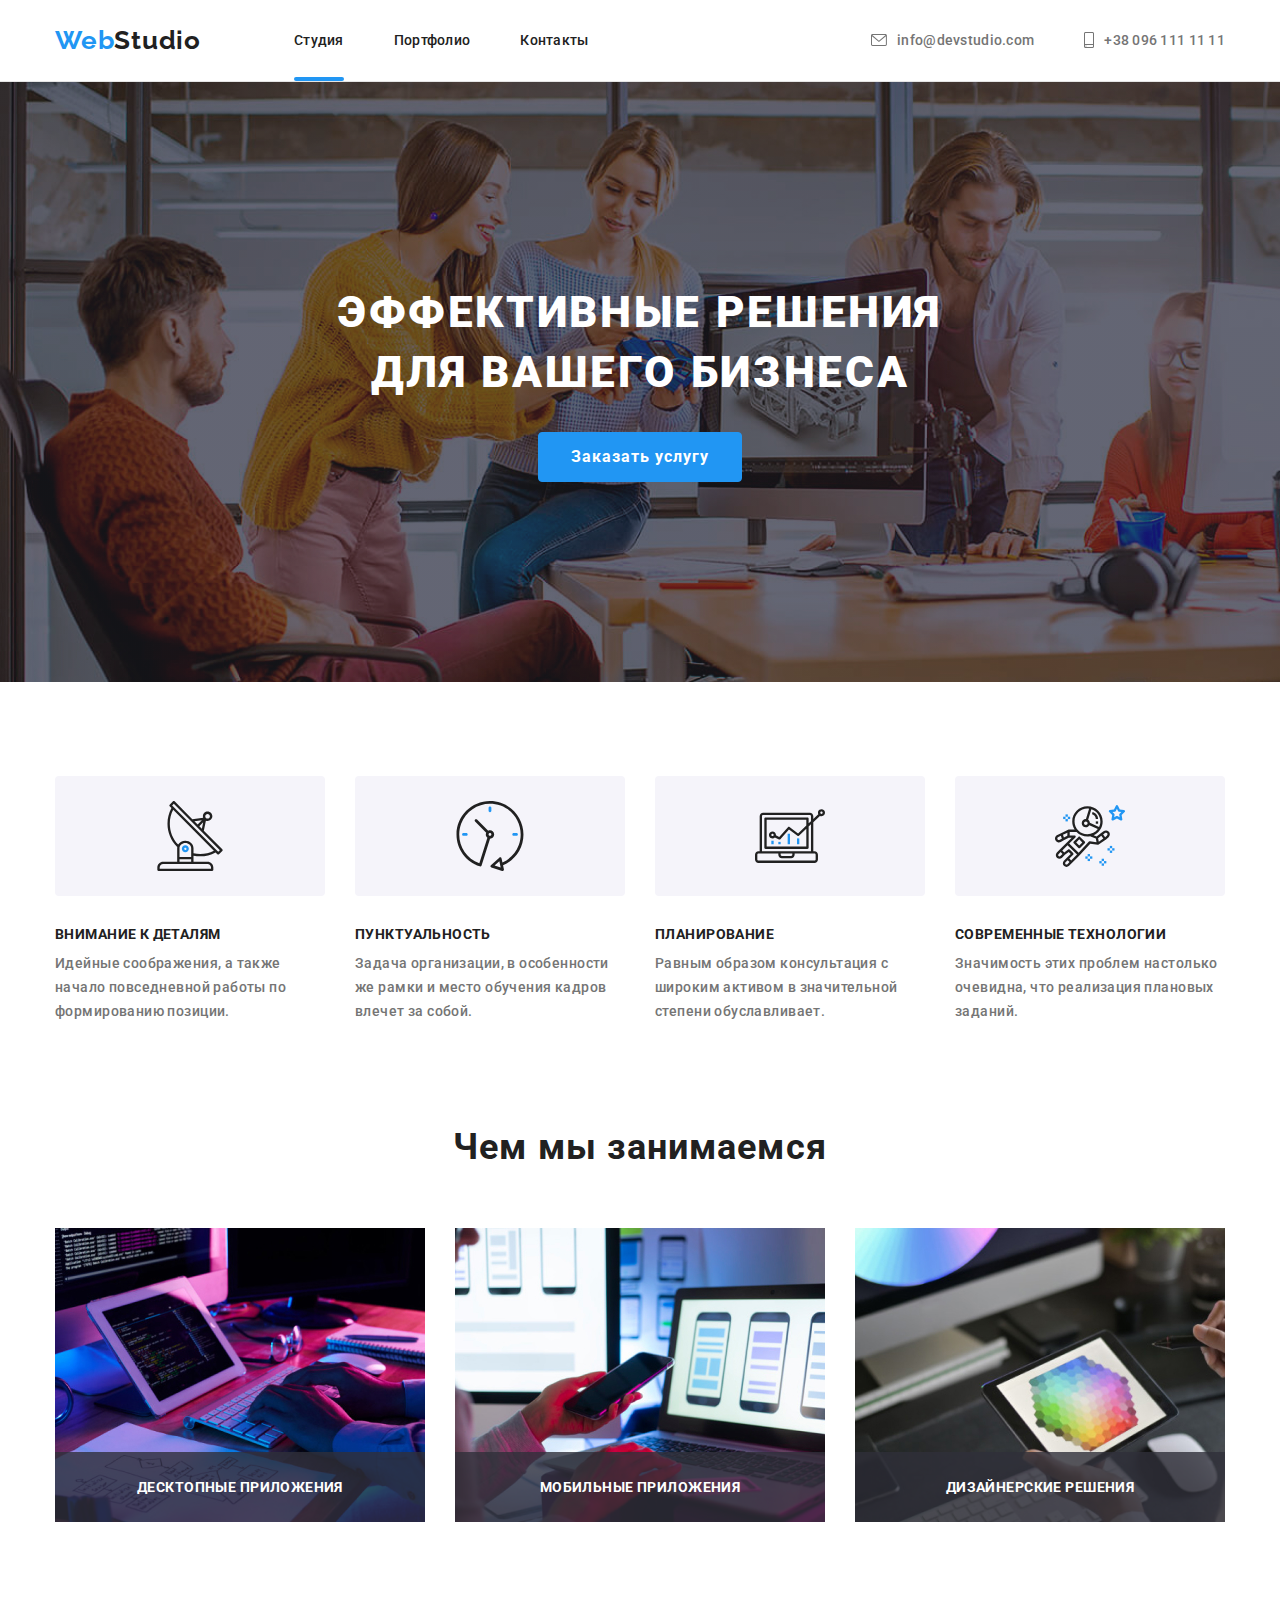
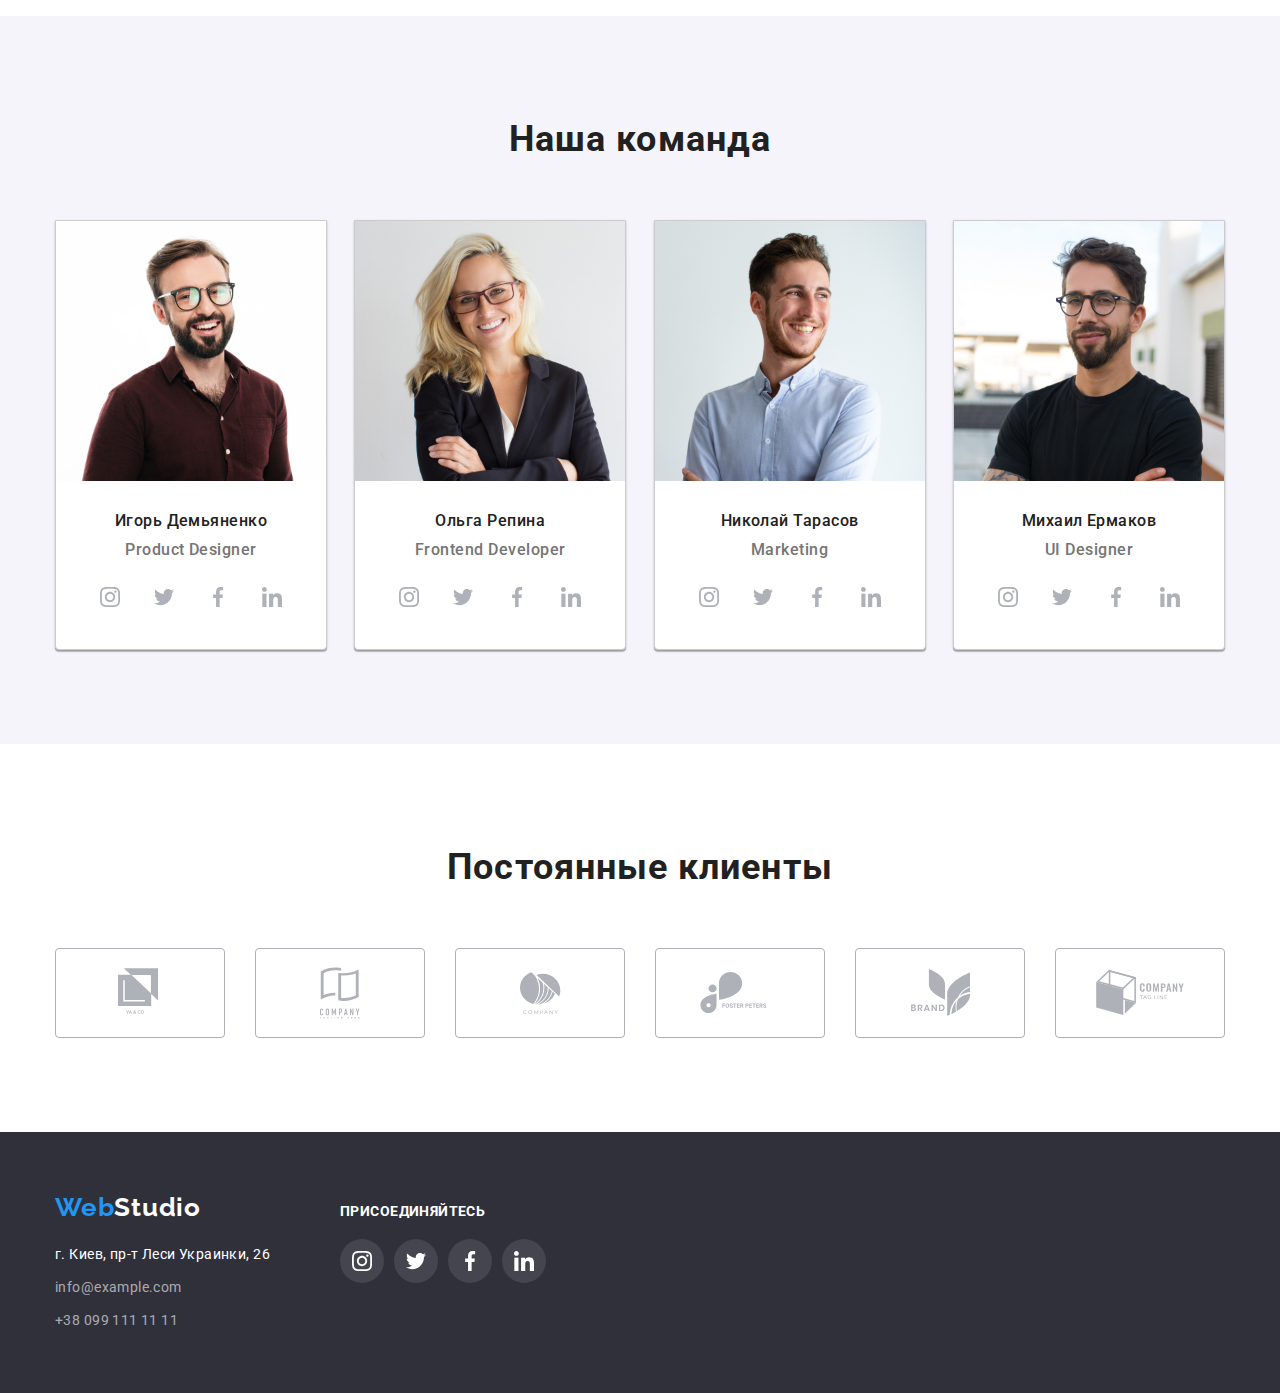
==== index.html @ b48f4e0b "1" ====
<!DOCTYPE html>
<html lang="ru">
<head>
  <meta charset="UTF-8">
  <meta name="viewport" content="width=device-width, initial-scale=1.0">
  <title>WebStudio</title>
  <link rel="stylesheet" href="https://cdnjs.cloudflare.com/ajax/libs/modern-normalize/1.0.0/modern-normalize.min.css">
  <link rel="preconnect" href="https://fonts.gstatic.com">
  <link href="https://fonts.googleapis.com/css2?family=Raleway:wght@700&family=Roboto:wght@400;500;700;900&display=swap"
    rel="stylesheet">
  <link rel="stylesheet" href="./css/styles.css">
  <link rel="stylesheet" href="./portfolio.html">
</head>

  <body>
    <header class="header">
      <div class="container">
        <nav class="header-navigation">
          <p class="logo" lang="en">
            <a class="logo-link" href="./index.html">
              <span class="content-logo">Web</span>Studio</a>
          </p>
          <ul class="navigation-list">
            <li class="navigation-list-item">
              <a class="navigation-list-link strip" href="./index.html">Студия</a>
            </li>
            <li class="navigation-list-item">
              <a class="navigation-list-link" href="./portfolio.html">Портфолио</a>
            </li>
            <li class="navigation-list-item">
              <a class="navigation-list-link" href="#">Контакты</a>
            </li>
          </ul>
        </nav>

        <address class="address">
          <ul class="address-list">
            <li class="header-mail-item">               
              <a class="header-mail-link" href="mailto:info@devstudio.com">
                <svg class="header-logo-mail">
                <use href="./images/sprite.svg#icon-mail"></use>
              </svg>
              info@devstudio.com</a>
            </li>
            <li class="header-tel-item">              
              <a class="header-tel-link" href="tel:+380961111111">
                <svg class="header-logo-tell">
                  <use href="./images/sprite.svg#icon-tell"></use>
                </svg>
                +38 096 111 11 11</a>
            </li>
          </ul>
        </address>
      </div>
    </header>

    <main class="main">
      <!--HERO-->
      <section class="hero">
        <div class="container">
          <h1 class="title-hero">Эффективные решения для вашего бизнеса</h1>
          <button class="hero-btn" type="button" data-modal-open>Заказать услугу</button>
        </div>
      </section>

      <!--Our Features-->
      <section class="features">
        <div class="container">
          <h2 class="features-title-box">Наши Особенности</h2>
          <ul class="features-list">
            <li class="features-list-item">
              <div class="features-list-box">
                <svg class="features-logo">
                  <use href="./images/sprite.svg#icon-antenna"></use>
                </svg>
              </div>
              <h3 class="features-title">Внимание к деталям</h3>
              <p class="features-text">
                Идейные соображения, а также начало повседневной работы по
                формированию позиции.
              </p>
            </li>
            <li class="features-list-item">
              <div class="features-list-box">
                <svg class="features-logo">
                  <use href="./images/sprite.svg#icon-clock"></use>
                </svg>
              </div>
              <h3 class="features-title">Пунктуальность</h3>
              <p class="features-text">
                Задача организации, в особенности же рамки и место обучения
                кадров влечет за собой.
              </p>
            </li>
            <li class="features-list-item">
              <div class="features-list-box">
                <svg class="features-logo">
                  <use href="./images/sprite.svg#icon-diagram"></use>
                </svg>
              </div>
              <h3 class="features-title">Планирование</h3>
              <p class="features-text">
                Равным образом консультация с широким активом в значительной
                степени обуславливает.
              </p>
            </li>
            <li class="features-list-item">
              <div class="features-list-box">
                <svg class="features-logo">
                  <use href="./images/sprite.svg#icon-astronaut"></use>
                </svg>
              </div>
              <h3 class="features-title">Современные технологии</h3>
              <p class="features-text">
                Значимость этих проблем настолько очевидна, что реализация
                плановых заданий.
              </p>
            </li>
          </ul>
        </div>
      </section>

      <!--About-->
      <section class="about">
        <div class="container">
          <h2 class="title">Чем мы занимаемся</h2>
          <ul class="about-list">
            <li class="about-list-item">
              <img class="about-pic" src="./images/images_2.jpg" alt="специалист пишет код" width="370" height="294" />
              <p class="about-text">Десктопные приложения</p>
            </li>   
            <li class="about-list-item">
              <img class="about-pic" src="./images/images_1.jpg" alt="специалист подбирает макет" width="370" height="294"/>
              <p class="about-text">Мобильные приложения</p>
            </li>
            <li class="about-list-item">
              <img class="about-pic" src="./images/images_3.jpg" alt="специалист подбирает цвет палитры" width="370" height="294"/>
              <p class="about-text">Дизайнерские решения</p>
            </li>
          </ul>
        </div>
      </section>

      <!--Team-->
      <section class="team">
        <div class="container">
          <h2 class="title">Наша команда</h2>
          <ul class="team-list">
            <li class="team-list-item">
              <img
                src="./images/team/team_1.jpg"
                alt="фотография Игорь Демьяненко"
                width="270"
                height="260"
              />
              <div class="team-box">
                <h3 class="team-title">Игорь Демьяненко</h3>
                <p class="team-text">Product Designer</p>
                <ul class="social-list">
                  <li class="team-social-item">
                    <a class="team-social-link" href="#">
                        <svg class="social-list-icon">
                          <use href="./images/sprite.svg#icon-instagram"></use></svg></a>
                  </li>
                  <li class="team-social-item">
                    <a class="team-social-link" href="#">
                      <svg class="social-list-icon">
                         <use href="./images/sprite.svg#icon-twitter"></use></svg></a>
                  </li>
                  <li class="team-social-item">
                    <a class="team-social-link" href="#">
                       <svg class="social-list-icon">
                         <use href="./images/sprite.svg#icon-facebook"></use></svg></a>
                  </li>
                  <li class="team-social-item">
                    <a class="team-social-link" href="#">
                      <svg class="social-list-icon">
                        <use
                          href="./images/sprite.svg#icon-linkedin"
                        ></use></svg></a>
                  </li>
                </ul>
              </div>
            </li>
            <li class="team-list-item">
              <img src="./images/team/team_2.jpg"
                alt="фотография Ольга Репина"
                width="270"
                height="260"
              />
              <div>
                <h3 class="team-title">Ольга Репина</h3>
                <p class="team-text">Frontend Developer</p>
                <ul class="social-list">
                  <li class="team-social-item">
                    <a class="team-social-link" href="#">
                        <svg class="social-list-icon">
                          <use href="./images/sprite.svg#icon-instagram"></use></svg></a>
                  </li>
                  <li class="team-social-item">
                    <a class="team-social-link" href="#">
                      <svg class="social-list-icon">
                         <use href="./images/sprite.svg#icon-twitter"></use></svg></a>
                  </li>
                  <li class="team-social-item">
                    <a class="team-social-link" href="#">
                       <svg class="social-list-icon">
                         <use href="./images/sprite.svg#icon-facebook"></use></svg></a>
                  </li>
                  <li class="team-social-item">
                    <a class="team-social-link" href="#">
                      <svg class="social-list-icon">
                        <use
                          href="./images/sprite.svg#icon-linkedin"
                        ></use></svg></a>
                  </li>
                </ul>
              </div>
            </li>
            <li class="team-list-item">
              <img
                src="./images/team/team_3.jpg"
                alt="фотография Николай Тарасов"
                width="270"
                height="260"
              />
              <div>
                <h3 class="team-title">Николай Тарасов</h3>
                <p class="team-text">Marketing</p>
                <ul class="social-list">
                  <li class="team-social-item">
                    <a class="team-social-link" href="#">
                        <svg class="social-list-icon">
                          <use href="./images/sprite.svg#icon-instagram"></use></svg></a>
                  </li>
                  <li class="team-social-item">
                    <a class="team-social-link" href="#">
                      <svg class="social-list-icon">
                         <use href="./images/sprite.svg#icon-twitter"></use></svg></a>
                  </li>
                  <li class="team-social-item">
                    <a class="team-social-link" href="#">
                       <svg class="social-list-icon">
                         <use href="./images/sprite.svg#icon-facebook"></use></svg></a>
                  </li>
                  <li class="team-social-item">
                    <a class="team-social-link" href="#">
                      <svg class="social-list-icon">
                        <use
                          href="./images/sprite.svg#icon-linkedin"
                        ></use></svg></a>
                  </li>
                </ul>
              </div>
            </li>
            <li class="team-list-item">
              <img
                src="./images/team/team_4.jpg"
                alt="фотография Михаил Ермаков"
                width="270"
                height="260"
              />
              <div>
                <h3 class="team-title">Михаил Ермаков</h3>
                <p class="team-text">UI Designer</p>
                <ul class="social-list">
                  <li class="team-social-item">
                    <a class="team-social-link" href="#">
                        <svg class="social-list-icon">
                          <use href="./images/sprite.svg#icon-instagram"></use></svg></a>
                  </li>
                  <li class="team-social-item">
                    <a class="team-social-link" href="#">
                      <svg class="social-list-icon">
                         <use href="./images/sprite.svg#icon-twitter"></use></svg></a>
                  </li>
                  <li class="team-social-item">
                    <a class="team-social-link" href="#">
                       <svg class="social-list-icon">
                         <use href="./images/sprite.svg#icon-facebook"></use></svg></a>
                  </li>
                  <li class="team-social-item">
                    <a class="team-social-link" href="#">
                      <svg class="social-list-icon">
                        <use
                          href="./images/sprite.svg#icon-linkedin"
                        ></use></svg></a>
                  </li>
                </ul>
              </div>
            </li>
          </ul>
        </div>
      </section>

      <!-- Clients -->
      <section class="clients">
        <div class="container">
          <h2 class="title">Постоянные клиенты</h2>
          <div>
            <ul class="clients-list">              
              <li class="clients-list-item">
                <a class="clients-list-link" href="#">
                  <svg class="clients-list-icon" width="44.27" height="49.23">
                    <use href="./images/sprite.svg#icon-logo-1"></use>
                  </svg>
                </a>                
              </li>
              <li class="clients-list-item">
                <a class="clients-list-link" href="#">
                  <svg class="clients-list-icon" width="40" height="52">
                    <use href="./images/sprite.svg#icon-logo-2"></use>
                  </svg>
                </a>
              </li>
              <li class="clients-list-item">
                <a class="clients-list-link" href="#">
                  <svg class="clients-list-icon" width="41" height="42.6">
                    <use href="./images/sprite.svg#icon-logo-3"></use>
                  </svg>
                </a>
              </li>
              <li class="clients-list-item">
                <a class="clients-list-link" href="#">
                  <svg class="clients-list-icon" width="79.66" height="42.02">
                    <use href="./images/sprite.svg#icon-logo-4"></use>
                  </svg>
                </a>
              </li>
              <li class="clients-list-item">
                <a class="clients-list-link" href="#">
                  <svg class="clients-list-icon" width="59" height="47">
                    <use href="./images/sprite.svg#icon-logo-5"></use>
                  </svg>
                </a>
              </li>
              <li class="clients-list-item">
                <a class="clients-list-link" href="#">
                  <svg class="clients-list-icon" width="88.48" height="45.44">
                    <use href="./images/sprite.svg#icon-logo-6"></use>
                  </svg>
                </a>
              </li>
            </ul>
          </div>          
        </div>
      </section>
    </main>

    <footer class="footer">
      <div class="container">
        <div>
          <p class="text-footer" lang="en">
            <a class="logo-footer" href="./index.html"><span class="content-logo">Web</span>Studio</a>
          </p>
          <address class="address">
            <ul class="address-list">
              <li class="address-list-item">
                <a class="footer-address-link" href="https://goo.gl/maps/zYXSifWX77ZxXH1r9">г. Киев, пр-т Леси Украинки, 26</a>
              </li>
              <li class="address-list-item">
                <a class="footer-mail-link" href="mailto:info@example.com">info@example.com</a>
              </li>
              <li class="address-list-item">
                <a class="footer-tel-link" href="tel:+380991111111">+38 099 111 11 11</a>
              </li>
            </ul>
          </address>
        </div>
        
        <div class="footer-social-box">
          <p class="footer-social-text">ПРИСОЕДИНЯЙТЕСЬ</p>
          <ul class="footer-social-list">
            <li class="footer-social-item">
              <a class="footer-social-link" href="#">
                <svg class="footer-social-list-icon">
                  <use href="./images/sprite.svg#icon-instagram"></use>
                </svg></a>
            </li>
            <li class="footer-social-item">
              <a class="footer-social-link" href="#">
                <svg class="footer-social-list-icon">
                  <use href="./images/sprite.svg#icon-twitter"></use>
                </svg></a>
            </li>
            <li class="footer-social-item">
              <a class="footer-social-link" href="#">
                <svg class="footer-social-list-icon">
                  <use href="./images/sprite.svg#icon-facebook"></use>
                </svg></a>
            </li>
            <li class="footer-social-item">
              <a class="footer-social-link" href="#">
                <svg class="footer-social-list-icon">
                  <use href="./images/sprite.svg#icon-linkedin"></use>
                </svg></a>
            </li>
          </ul>
        </div>
      </div>      
    </footer>
    <div class="backdrop is-hidden" data-modal>
      <div class="modal">
        <button type="button" class="close-btn" data-modal-close>
          <svg class="icon-close-black" width="18" height="18">
            <use href="./images/sprite.svg#icon-close-black"></use>
          </svg>
        </button>
        <form action="#" class="modal-form">
          <p class="modal-form-title-text">Оставьте свои данные, мы вам перезвоним</p>
          <div class="modal-form-box">
            <label class="modal-form-field">
              <span class="modal-form-text">Имя</span> 
              <span class="modal-form-input-wrapper">
                <input type="text" name="user-name" class="modal-form-input">
                <svg class="modal-form-icon" >
                  <use href="./images/sprite.svg#icon-User"></use>
                </svg>
              </span>            
            </label>
            <label class="modal-form-field">
              <span class="modal-form-text">Телефон</span>
              <span class="modal-form-input-wrapper">
                <input type="tel" name="user-tel" class="modal-form-input">
                <svg class="modal-form-icon">
                  <use href="./images/sprite.svg#icon-tel"></use>
                </svg>
              </span>            
            </label>
            <label class="modal-form-field">
              <span class="modal-form-text">Почта</span>
              <span class="modal-form-input-wrapper">
                <input type="email" name="user-email" class="modal-form-input">
                <svg class="modal-form-icon">
                  <use href="./images/sprite.svg#icon-Email"></use>
                </svg>
              </span>            
            </label>
            <label class="modal-form-field">
              <span class="modal-form-text">Комментарий</span>
              <textarea class="modal-form-message" name="user-message" id="" placeholder="Введите текст"></textarea>   
            </label>
          </div>
          <input id="user-policy" type="checkbox" name="user-policy" value="accept-policy" class="modal-form-policy visually-hidden">
          <label for="user-policy" class="modal-form-policy-text">Соглашаюсь с рассылкой и принимаю <a class="modal-form-policy-link" href="#">Условия договора</a></label>
          <!-- <svg class="modal-form-policy-icon">
            <use href="./images/sprite.svg#icon-border"></use>
          </svg> -->
          <button type="submit" class="modal-form-btn">Отправить</button>          
        </form>        
      </div>
    </div>
    <script src="./js/modal.js"></script>
  </body>
</html>
---- css/styles.css ----
:root {
  --main-font: "Roboto", sans-serif;
  --secondary-font: "Raleway", sans-serif;
  --accent-color: #2196f3;
  --icon-color: #afb1b8;
}

body {
  font-family: var(--main-font);
}

img {
  display: block;
}

h1,
h2,
h3,
h4,
h5,
h6,
p {
  margin: 0;
}

ul,
ol {
  margin: 0;
  padding: 0;
}

a {
  text-decoration: none;
}
/*===============Components===============*/

.title {
  font-weight: 700;
  font-size: 36px;
  margin-bottom: 50px;
  line-height: 1.666;
  text-align: center;
  letter-spacing: 0.03em;
  color: #212121;
}

.container {
  width: 1200px;
  padding: 0 15px;
  margin: auto;
}

.visually-hidden {
  position: absolute !important;
  clip: rect(1px 1px 1px 1px); /* IE6, IE7 */
  clip: rect(1px, 1px, 1px, 1px);
  padding: 0 !important;
  border: 0 !important;
  height: 1px !important;
  width: 1px !important;
  overflow: hidden;
}

/*===============End Components===============*/

/*===============Header===============*/
.header {
  padding-top: 25px;
  padding-bottom: 25px;
  border-bottom: 1px solid #e5e5e5;
}

.header .container {
  display: flex;
  align-items: center;
}

.header-navigation {
  display: flex;
  align-items: center;
}

.logo-link {
  font-family: var(--secondary-font);
  font-weight: 700;
  font-size: 26px;
  line-height: 1.192;
  letter-spacing: 0.03em;
  text-decoration: inherit;
  color: #212121;
}

.content-logo {
  color: #2196f3;
}

.navigation-list {
  list-style-type: none;
  display: flex;
  align-items: center;
}

.navigation-list-item:not(:last-child) {
  margin-right: 50px;
}

.header .address-list {
  list-style-type: none;
  display: flex;
  align-items: center;
}

.header .logo {
  margin-right: 93px;
}

.navigation-list-link {
  position: relative;
  font-weight: 500;
  font-size: 14px;
  line-height: 1.143;
  letter-spacing: 0.02em;
  padding-bottom: 33px;
  color: #212121;
  text-decoration: inherit;
  transition: 250ms cubic-bezier(0.4, 0, 0.2, 1);
}

.header-mail-link,
.header-tel-link {
  display: flex;
  justify-content: center;
  align-items: center;
  font-weight: 500;
  font-size: 14px;
  line-height: 1.143;
  letter-spacing: 0.02em;
  color: #757575;
  text-decoration: inherit;
  transition: 250ms cubic-bezier(0.4, 0, 0.2, 1);
}

.navigation-list-link:hover,
.navigation-list-link:focus,
.header-mail-link:hover,
.header-mail-link:focus,
.header-tel-link:hover,
.header-tel-link:focus {
  color: var(--accent-color);
}

.strip::after {
  content: "";
  position: absolute;
  bottom: 0;
  display: block;
  width: 100%;
  height: 4px;
  background: #2196f3;
  border-radius: 2px;
}

.header .address {
  margin-left: auto;
}

.header-mail-item {
  margin-right: 50px;
  display: flex;
  align-items: center;
}

.address {
  font-style: normal;
}

.header-logo-mail {
  margin-right: 10px;
  width: 16px;
  height: 12px;
  fill: #757575;
}

.header-logo-tell {
  margin-right: 10px;
  width: 10px;
  height: 16px;
  fill: #757575;
}

.header-mail-link:hover .header-logo-mail,
.header-mail-link:focus .header-logo-mail {
  fill: var(--accent-color);
}

.header-tel-link:hover .header-logo-tell,
.header-tel-link:focus .header-logo-tell {
  fill: var(--accent-color);
}
/*===============End Header===============*/

/*===============HERO===============*/
.hero {
  background-color: #2f303a;
  background-image: linear-gradient(
      rgba(47, 48, 58, 0.4),
      rgba(47, 48, 58, 0.4)
    ),
    url("../images/hero/bg.jpg");
  background-repeat: no-repeat;
  background-size: cover;
  flex-grow: 1;
  padding-top: 200px;
  padding-bottom: 200px;
  min-height: 600px;
}

.title-hero {
  font-weight: 900;
  font-size: 44px;
  line-height: 1.364;
  text-align: center;
  letter-spacing: 0.06em;
  text-transform: uppercase;
  width: 700px;
  min-height: 120px;
  margin-left: auto;
  margin-right: auto;
  margin-bottom: 30px;
  color: #ffffff;
}

.hero-btn {
  font-weight: 700;
  font-size: 16px;
  line-height: 1.875;
  display: flex;
  align-items: center;
  text-align: center;
  letter-spacing: 0.06em;
  background-color: #2196f3;
  color: #ffffff;
  text-decoration: inherit;
  margin-left: auto;
  margin-right: auto;
  border: 1px solid #2196f3;
  cursor: pointer;
  border-radius: 4px;
  height: 50px;
  min-width: 200px;
  padding: 10px 32px;
}
/*===============END HERO===============*/

/*===============Our Features===============*/
.features {
  padding-top: 94px;
  padding-bottom: 94px;
}

.features-title-box {
  display: none;
}
.features-title {
  font-weight: 700;
  font-size: 14px;
  line-height: 1.143;
  letter-spacing: 0.03em;
  text-transform: uppercase;
  color: #212121;
  padding-bottom: 10px;
}

.features-text {
  font-weight: 500;
  font-size: 14px;
  line-height: 1.714;
  letter-spacing: 0.03em;
  color: #757575;
}

.features-list {
  display: flex;
  justify-content: space-between;
  list-style-type: none;
}

.features-list-item {
  width: 270px;
  min-height: 101px;
}

.features-list-box {
  display: flex;
  justify-content: center;
  align-items: center;
  width: 270px;
  height: 120px;
  background: #f5f4fa;
  border-radius: 4px;
  margin-bottom: 30px;
}

.features-logo {
  width: 70px;
  height: 70px;
  align-items: center;
}
/*===============End Our Features===============*/

/*===============About===============*/

.about {
  padding-bottom: 94px;
}

.about-list {
  display: flex;
  list-style-type: none;
  justify-content: space-between;
  margin-top: 50px;
}

.about-pic {
  display: block;
  max-width: 100%;
  height: auto;
}

.about-list-item {
  position: relative;
}

.about-text {
  position: absolute;
  font-weight: 700;
  font-size: 14px;
  line-height: 1.143;
  text-align: center;
  padding-top: 27px;
  padding-bottom: 27px;
  letter-spacing: 0.03em;
  text-transform: uppercase;
  color: #ffffff;
  width: 370px;
  min-height: 70px;
  bottom: 0px;
  background: rgba(47, 48, 58, 0.8);
}

/*===============End About===============*/

/*===============Team===============*/
.team {
  background-color: #f5f4fa;
  padding-top: 94px;
  padding-bottom: 94px;
}

.team-title {
  font-weight: 500;
  font-size: 16px;
  line-height: 1.188;
  text-align: center;
  letter-spacing: 0.03em;
  color: #212121;
  padding-top: 30px;
  padding-bottom: 10px;
  max-width: 160px;
  margin: auto;
}

.team-text {
  font-weight: 500;
  font-size: 16px;
  line-height: 1.188;
  text-align: center;
  letter-spacing: 0.03em;
  color: #757575;
  max-width: 160px;
  margin: auto;
}

.team-list {
  display: flex;
  list-style-type: none;
  justify-content: space-between;
  margin-top: 50px;
}

.team-list-item {
  background-color: #fff;
  border: 1px solid #ccc;
  box-shadow: 0px 1px 3px rgba(0, 0, 0, 0.12), 0px 1px 1px rgba(0, 0, 0, 0.14),
    0px 2px 1px rgba(0, 0, 0, 0.2);
  border-radius: 0px 0px 4px 4px;
  padding-bottom: 30px;
}

.social-list {
  display: flex;
  justify-content: space-between;
  margin-top: 16px;
  margin-left: 32px;
  margin-right: 32px;
}

.team-social-item {
  list-style: none;
}

.team-social-link {
  display: flex;
  justify-content: center;
  align-items: center;
  width: 44px;
  height: 44px;
  border-radius: 50%;
  fill: var(--icon-color);
  transition: 250ms cubic-bezier(0.4, 0, 0.2, 1);
}

.social-list-icon {
  width: 20px;
  height: 20px;
  transition: 250ms cubic-bezier(0.4, 0, 0.2, 1);
}

.team-social-link:focus .social-list-icon,
.team-social-link:hover .social-list-icon {
  fill: #fff;
}

.team-social-link:focus,
.team-social-link:hover {
  background-color: var(--accent-color);
}
/*===============End Team===============*/

/*===============Clients===============*/
.clients {
  padding-top: 94px;
  padding-bottom: 94px;
}

.clients-list {
  display: flex;
  justify-content: space-between;
  align-items: center;
  list-style: none;
}

.clients-list-link {
  display: flex;
  justify-content: center;
  align-items: center;
  fill: var(--icon-color);
  width: 170px;
  height: 90px;
  border: 1px solid #afb1b8;
  border-radius: 4px;
  transition: 250ms cubic-bezier(0.4, 0, 0.2, 1);
}

.clients-list-icon {
  transition: fill 250ms cubic-bezier(0.4, 0, 0.2, 1);
}

.clients-list-link:focus .clients-list-icon,
.clients-list-link:hover .clients-list-icon {
  fill: var(--accent-color);
}

.clients-list-link:focus,
.clients-list-link:hover {
  border: 1px solid var(--accent-color);
}
/*===============End Clients===============*/

/*===============Footer===============*/
.footer {
  padding-top: 60px;
  padding-bottom: 60px;
  background-color: #2f303a;
}

.footer .container {
  display: flex;
  justify-content: left;
  align-items: baseline;
}

.text-footer {
  margin-bottom: 20px;
}

.footer .address-list-item:not(:last-child) {
  margin-bottom: 9px;
}

.logo-footer {
  font-family: var(--secondary-font);
  font-weight: 700;
  font-size: 26px;
  line-height: 1.192;
  letter-spacing: 0.03em;
  text-decoration: inherit;
  color: #ffffff;
}

.footer-address-link {
  font-weight: 400;
  font-size: 14px;
  line-height: 1.714;
  letter-spacing: 0.03em;
  color: #ffffff;
  text-decoration: none;
}

.footer-mail-link,
.footer-tel-link {
  font-weight: 400;
  font-size: 14px;
  line-height: 1.714;
  letter-spacing: 0.03em;
  color: rgba(255, 255, 255, 0.6);
  text-decoration: none;
}

.footer .address-list {
  list-style-type: none;
}

.footer-social-text {
  font-weight: 700;
  font-size: 14px;
  line-height: 1.142;
  letter-spacing: 0.03em;
  color: #fff;
  margin-bottom: 20px;
}

.footer-social-box {
  width: 206px;
  height: 80px;
  margin-left: 70px;
}

.footer-social-list {
  display: flex;
  justify-content: space-between;
}

.footer-social-item {
  list-style: none;
}

.footer-social-link {
  display: flex;
  justify-content: center;
  align-items: center;
  width: 44px;
  height: 44px;
  border-radius: 50%;
  background: rgba(255, 255, 255, 0.1);
  fill: #fff;
  transition: 250ms cubic-bezier(0.4, 0, 0.2, 1);
}

.footer-social-list-icon {
  width: 20px;
  height: 20px;
}

.footer-social-link:focus,
.footer-social-link:hover {
  background: var(--accent-color);
}

/*===============End Footer===============*/

/*===============Portfolio===============*/
.project {
  padding-top: 94px;
  padding-bottom: 94px;
}

.project-filter {
  margin-bottom: 50px;
}

.works-list {
  list-style-type: none;
  display: flex;
  justify-content: center;
}

.works-list-item:not(:last-child) {
  margin-right: 8px;
}

.title-works {
  display: none;
}

.portfolio-batton:hover,
.portfolio-batton:focus {
  background-color: var(--accent-color);
  color: #fff;
  border: 1px solid var(--accent-color);
  box-shadow: 0px 3px 1px rgba(0, 0, 0, 0.1), 0px 1px 2px rgba(0, 0, 0, 0.08),
    0px 2px 2px rgba(0, 0, 0, 0.12);
}

.portfolio-batton {
  font-weight: 500;
  font-size: 16px;
  line-height: 1.625;
  text-align: center;
  letter-spacing: 0.03em;
  color: #212121;
  background-color: #f5f4fa;
  cursor: pointer;
  border-radius: 4px;
  border: 1px solid #f5f4fa;
  padding: 6px 22px;
  transition: 250ms cubic-bezier(0.4, 0, 0.2, 1);
}

.portfolio-title {
  font-weight: 700;
  font-size: 18px;
  line-height: 2;
  letter-spacing: 0.06em;
  color: #212121;
}

.portfolio-text {
  font-weight: 400;
  font-size: 16px;
  line-height: 1.875;
  letter-spacing: 0.03em;
  color: #757575;
}

.portfolio-list {
  display: flex;
  flex-wrap: wrap;
  list-style-type: none;
  margin-left: -26px;
  margin-top: -30px;
}

.portfolio-list-item {
  margin-left: 26px;
  margin-top: 30px;
  flex-basis: calc(100% / 3 - 30px);
  border: 1px solid #eeeeee;
}

.portfolio-list-item:focus,
.portfolio-list-item:hover {
  cursor: pointer;
  background: #ffffff;
  border: 1px solid #eeeeee;
  box-sizing: border-box;
  box-shadow: 0px 1px 1px rgba(0, 0, 0, 0.12), 0px 4px 4px rgba(0, 0, 0, 0.06),
    1px 4px 6px rgba(0, 0, 0, 0.16);
}

.box-img-overley:hover .text-portfolio-overlay {
  transform: translateY(0);
}

.box-img-overley {
  position: relative;
  overflow: hidden;
}

.text-portfolio-overlay {
  position: absolute;
  font-weight: 400;
  font-size: 18px;
  line-height: 1.555;
  letter-spacing: 0.03em;
  padding: 63px 24px;
  top: 0;
  color: #fff;
  width: 370px;
  min-height: 294px;
  background: rgba(33, 150, 243, 0.9);
  transform: translateY(150%);
  transition: transform 250ms ease;
}

.portfolio-title {
  max-width: 322px;
  min-height: 36px;
  margin-bottom: 4px;
}

.portfolio-text {
  max-width: 322px;
  min-height: 30px;
}

.box-portfolio-list {
  padding: 20px 24px;
}

.title-box {
  display: none;
}
/*===============End Portfolio===============*/

/*===============backdrop===============*/
.backdrop {
  position: fixed;
  left: 0;
  top: 0;
  width: 100%;
  height: 100%;
  background-color: rgba(0, 0, 0, 0.2);
  transition: all 250ms linear;
}

.modal {
  position: absolute;
  top: 50%;
  left: 50%;
  transform: translate(-50%, -50%);
  width: 528px;
  min-height: 581px;
  background-color: #fff;
  box-shadow: 0px 1px 3px rgba(0, 0, 0, 0.12), 0px 1px 1px rgba(0, 0, 0, 0.14),
    0px 2px 1px rgba(0, 0, 0, 0.2);
  border-radius: 4px;
  padding: 40px;
}

.close-btn {
  position: absolute;
  top: 8px;
  right: 8px;
  width: 30px;
  height: 30px;
  background-color: #fff;
  border: 1px solid rgba(0, 0, 0, 0.1);
  border-radius: 50%;
  cursor: pointer;
}

.is-hidden {
  opacity: 0;
  visibility: hidden;
  pointer-events: none;
}

.modal-form {
  display: flex;
  flex-direction: column;
}

.modal-form-title-text {
  font-weight: bold;
  font-size: 20px;
  line-height: 1.15;
  text-align: center;
  letter-spacing: 0.03em;
  color: #212121;
  margin-bottom: 12px;
}

.modal-form-box {
  margin-bottom: 20px;
}

.modal-form-field {
  margin-bottom: 10px;
}

.modal-form-text {
  font-weight: 400;
  font-size: 12px;
  line-height: 1.166;
  letter-spacing: 0.01em;
  color: #757575;
}

.modal-form-input-wrapper {
  position: relative;
  display: block;
  margin-top: 4px;
}

.modal-form-input {
  width: 100%;
  height: 40px;
  border: 1px solid rgba(33, 33, 33, 0.2);
  border-radius: 4px;
  padding-left: 42px;
  transition: border 250ms cubic-bezier(0.4, 0, 0.2, 1);
}

.modal-form-input:focus {
  outline: none;
  border: 1px solid var(--accent-color);
}

.modal-form-input:focus + .modal-form-icon {
  fill: var(--accent-color);
}

.modal-form-icon {
  position: absolute;
  top: 50%;
  left: 12px;
  transform: translateY(-50%);
  display: block;
  width: 18px;
  height: 18px;
  transition: fill 250ms cubic-bezier(0.4, 0, 0.2, 1);
}

.modal-form-message {
  width: 100%;
  height: 120px;
  margin-top: 4px;
  border: 1px solid rgba(33, 33, 33, 0.2);
  border-radius: 4px;
  padding: 12px 16px;
  resize: none;
  transition: border 250ms cubic-bezier(0.4, 0, 0.2, 1);
}

.modal-form-message:focus {
  outline: none;
  border: 1px solid var(--accent-color);
}

.modal-form-message::placeholder {
  font-weight: 400;
  font-size: 14px;
  line-height: 1.143;
  letter-spacing: 0.01em;
  color: rgba(117, 117, 117, 0.5);
}

.modal-form-policy:checked + .modal-form-policy-text::before {
  /* background-color: var(--accent-color);
  border: 3px solid #ccc; */
  background-image: url("/images/sprite.svg#icon-icon-check");
}

.modal-form-policy-text {
  display: inline-block;
  text-align: center;
  font-weight: 400;
  font-size: 14px;
  line-height: 1.714;
  letter-spacing: 0.03em;
  color: #757575;
  margin-bottom: 30px;
}

.modal-form-policy-link {
  text-decoration-line: underline;
  color: #2196f3;
}

.modal-form-policy-text::before {
  content: "";
  fill: #212121;
  display: inline-block;
  width: 16px;
  height: 15px;
  border: 1px solid #000;
  border-radius: 2px;
  margin-right: 7px;
  background-image: none;
}

.modal-form-btn {
  font-weight: 700;
  font-size: 16px;
  line-height: 1.875;
  align-items: center;
  text-align: center;
  letter-spacing: 0.06em;
  background-color: #2196f3;
  color: #ffffff;
  text-decoration: inherit;
  margin-left: auto;
  margin-right: auto;
  border: 1px solid #2196f3;
  cursor: pointer;
  border-radius: 4px;
  height: 50px;
  width: 200px;
  padding: 10px 32px;
}
/*===============End backdrop===============*/ ;
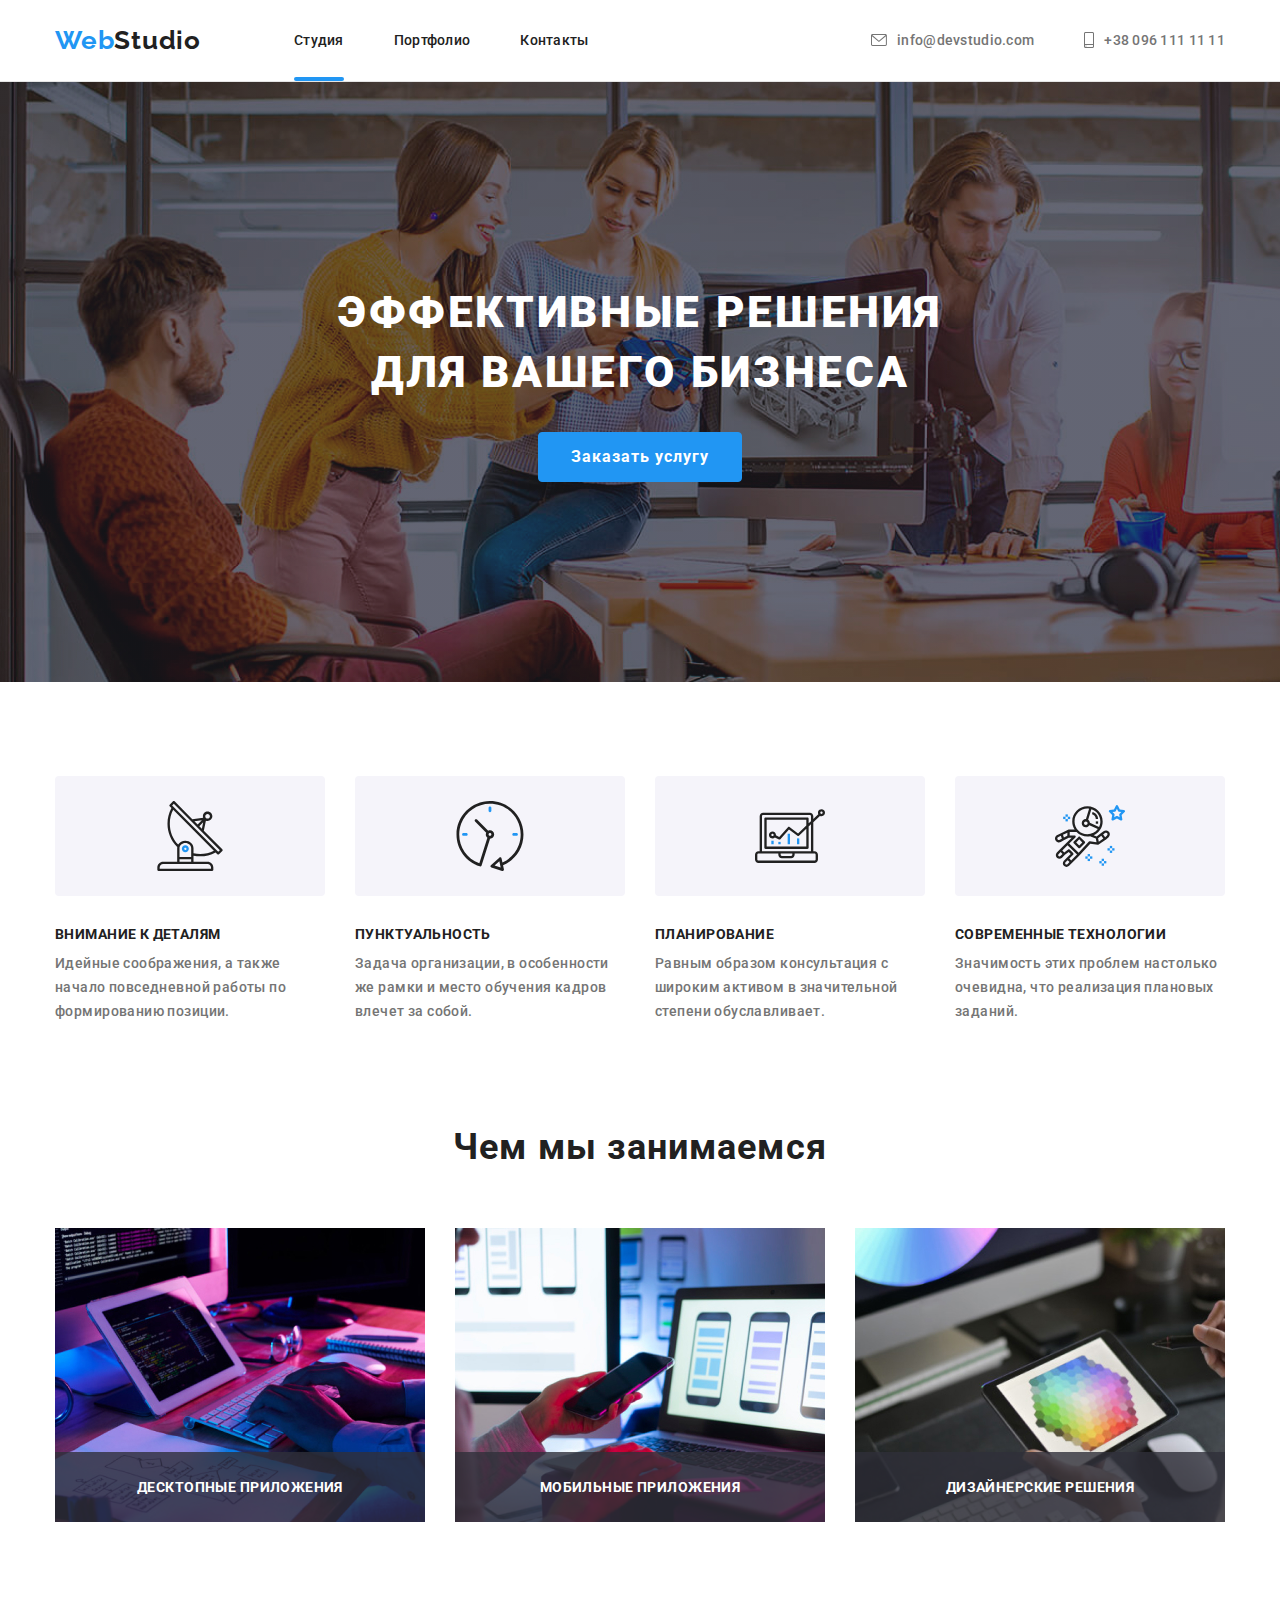
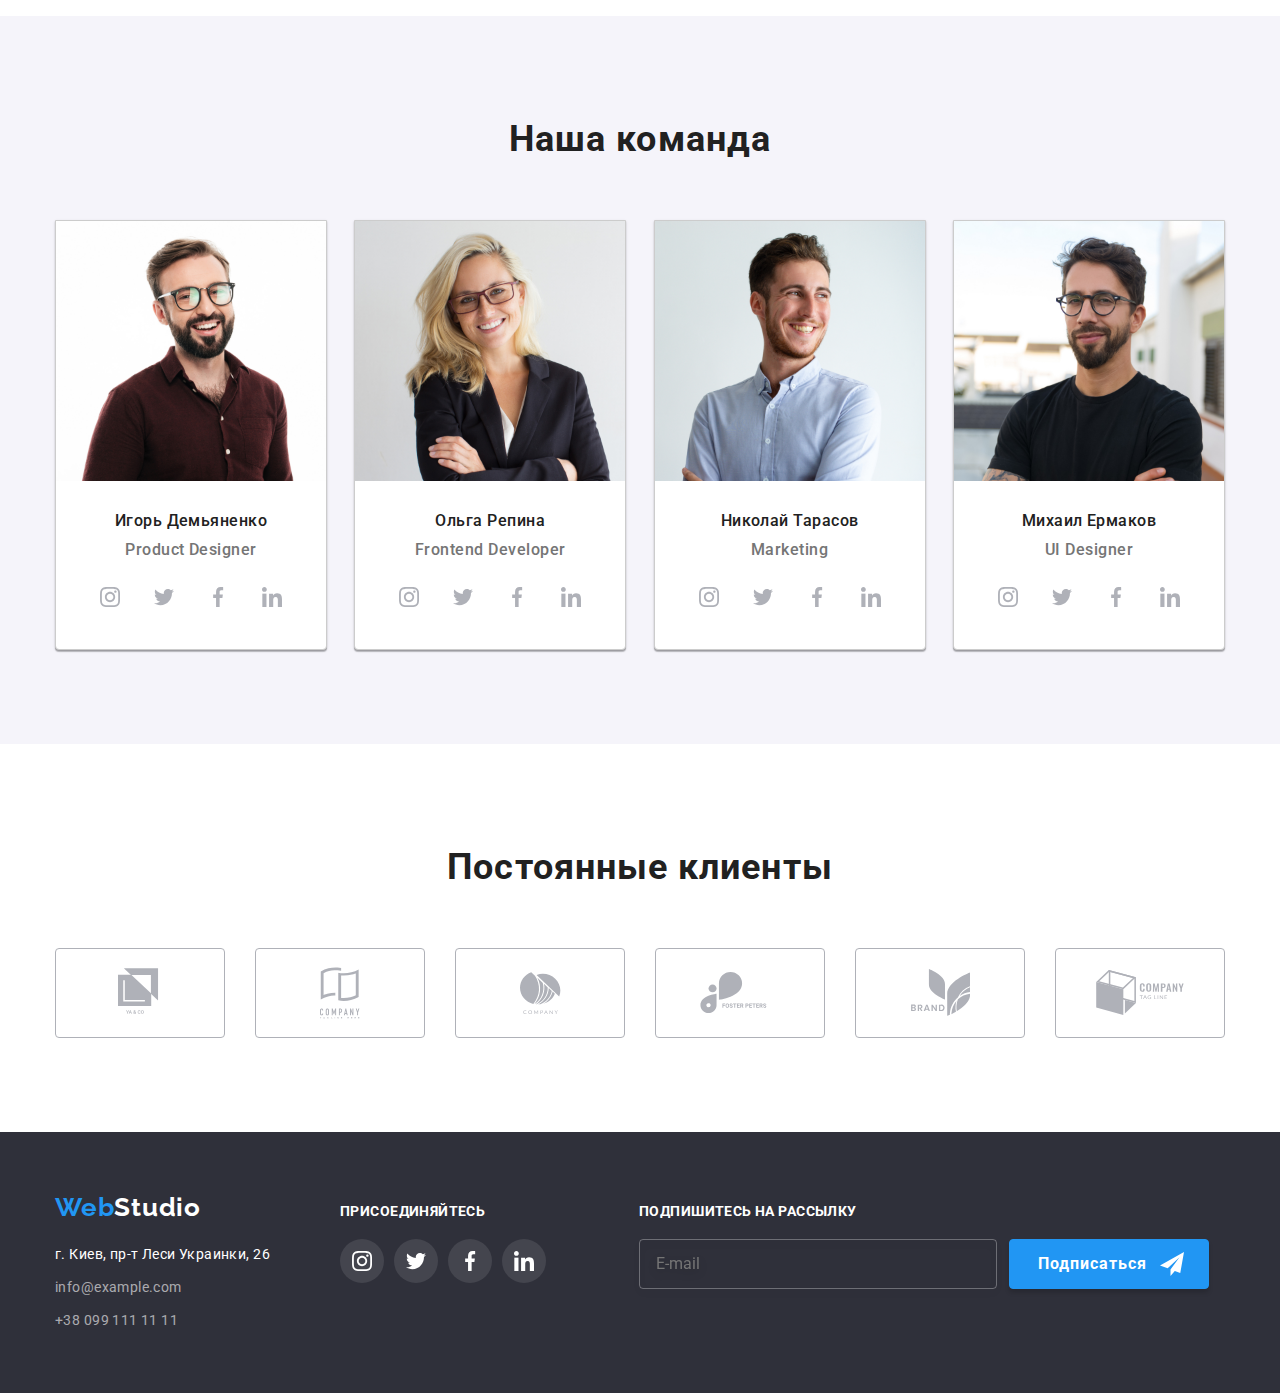
==== commit 4537c2f7: "ДЗ 6" ====
--- a/index.html
+++ b/index.html
@@ -365,7 +365,7 @@
                 <a class="footer-tel-link" href="tel:+380991111111">+38 099 111 11 11</a>
               </li>
             </ul>
-          </address>
+          </address>          
         </div>
         
         <div class="footer-social-box">
@@ -396,6 +396,19 @@
                 </svg></a>
             </li>
           </ul>
+        </div>
+        <div class="footer-form-box">
+          <form action="#" class="footer-form">
+            <p class="footer-form-text">Подпишитесь на рассылку</p>
+            <label class="footer-form-field">
+              <input type="email" name="user-email" class="footer-form-input" placeholder="E-mail">
+              <button type="submit" class="footer-form-btn">Подписаться
+                <svg class="footer-form-icon" >
+                  <use href="./images/sprite.svg#icon-send"></use>
+                </svg>
+              </button>
+            </label>
+          </form>
         </div>
       </div>      
     </footer>
@@ -407,45 +420,47 @@
           </svg>
         </button>
         <form action="#" class="modal-form">
-          <p class="modal-form-title-text">Оставьте свои данные, мы вам перезвоним</p>
-          <div class="modal-form-box">
-            <label class="modal-form-field">
-              <span class="modal-form-text">Имя</span> 
-              <span class="modal-form-input-wrapper">
-                <input type="text" name="user-name" class="modal-form-input">
-                <svg class="modal-form-icon" >
-                  <use href="./images/sprite.svg#icon-User"></use>
-                </svg>
-              </span>            
-            </label>
-            <label class="modal-form-field">
-              <span class="modal-form-text">Телефон</span>
-              <span class="modal-form-input-wrapper">
-                <input type="tel" name="user-tel" class="modal-form-input">
-                <svg class="modal-form-icon">
-                  <use href="./images/sprite.svg#icon-tel"></use>
-                </svg>
-              </span>            
-            </label>
-            <label class="modal-form-field">
-              <span class="modal-form-text">Почта</span>
-              <span class="modal-form-input-wrapper">
-                <input type="email" name="user-email" class="modal-form-input">
-                <svg class="modal-form-icon">
-                  <use href="./images/sprite.svg#icon-Email"></use>
-                </svg>
-              </span>            
-            </label>
-            <label class="modal-form-field">
-              <span class="modal-form-text">Комментарий</span>
-              <textarea class="modal-form-message" name="user-message" id="" placeholder="Введите текст"></textarea>   
-            </label>
-          </div>
+          <p class="modal-form-title-text">Оставьте свои данные, мы вам перезвоним</p>         
+          <label class="modal-form-field">
+            Имя 
+            <span class="modal-form-input-wrapper">
+              <input type="text" name="user-name" class="modal-form-input">
+              <svg class="modal-form-icon" >
+                <use href="./images/sprite.svg#icon-User"></use>
+              </svg>
+            </span>            
+          </label>
+          <label class="modal-form-field">
+            Телефон
+            <span class="modal-form-input-wrapper">
+              <input type="tel" name="user-tel" class="modal-form-input">
+              <svg class="modal-form-icon">
+                <use href="./images/sprite.svg#icon-tel"></use>
+              </svg>
+            </span>            
+          </label>
+          <label class="modal-form-field">
+            Почта
+            <span class="modal-form-input-wrapper">
+              <input type="email" name="user-email" class="modal-form-input">
+              <svg class="modal-form-icon">
+                <use href="./images/sprite.svg#icon-Email"></use>
+              </svg>
+            </span>            
+          </label>
+          <label class="modal-form-field">
+            Комментарий
+            <textarea class="modal-form-message" name="user-message" id="" placeholder="Введите текст"></textarea>   
+          </label>          
           <input id="user-policy" type="checkbox" name="user-policy" value="accept-policy" class="modal-form-policy visually-hidden">
-          <label for="user-policy" class="modal-form-policy-text">Соглашаюсь с рассылкой и принимаю <a class="modal-form-policy-link" href="#">Условия договора</a></label>
-          <!-- <svg class="modal-form-policy-icon">
-            <use href="./images/sprite.svg#icon-border"></use>
-          </svg> -->
+          <label for="user-policy" class="modal-form-policy-text">Соглашаюсь с рассылкой и принимаю <a class="modal-form-policy-link" href="#">Условия договора</a>
+            <svg class="modal-form-policy-icon">
+              <use href="./images/sprite.svg#icon-border"></use>                            
+            </svg>
+            <svg class="modal-form-policy-icon-check">
+              <use href="./images/sprite.svg#icon-check"></use>
+            </svg>
+          </label>
           <button type="submit" class="modal-form-btn">Отправить</button>          
         </form>        
       </div>
--- a/css/styles.css
+++ b/css/styles.css
@@ -577,6 +577,64 @@
   background: var(--accent-color);
 }
 
+.footer-form-box {
+  margin-left: 93px;  
+}
+
+.footer-form-text { 
+  font-weight: 700;
+  font-size: 14px;
+  line-height: 1.143;
+  letter-spacing: 0.03em;
+  text-transform: uppercase;
+  color: #FFFFFF;
+  margin-bottom: 20px;
+}
+
+.footer-form-field {
+  display: flex;  
+}
+
+.footer-form-input {  
+  width: 358px;
+  height: 50px;  
+  margin-right: 12px;
+  border: 1px solid rgba(255, 255, 255, 0.3);
+  box-sizing: border-box;
+  filter: drop-shadow(0px 4px 4px rgba(0, 0, 0, 0.15));
+  border-radius: 4px;
+  background-color: transparent;
+  padding: 15px 16px;
+}
+
+.footer-form-btn {
+  position: relative;
+  background-color: var(--accent-color);  
+  border: 1px solid var(--accent-color);
+  box-shadow: 0px 4px 4px rgba(0, 0, 0, 0.15);
+  border-radius: 4px;
+  width: 200px;
+  height: 50px;  
+  font-weight: 700;
+  font-size: 16px;
+  line-height: 1.875;
+  display: flex;
+  align-items: center;
+  text-align: center;
+  letter-spacing: 0.06em;
+  color: #FFFFFF;
+  padding: 10px 28px;
+}
+
+.footer-form-icon {
+  position: absolute;  
+  width: 24px;
+  height: 24px;
+  right: 24px;
+  top: 50%;  
+  transform: translateY(-50%);
+  fill: #fff;
+}
 /*===============End Footer===============*/
 
 /*===============Portfolio===============*/
@@ -771,20 +829,13 @@
   margin-bottom: 12px;
 }
 
-.modal-form-box {
-  margin-bottom: 20px;
-}
-
 .modal-form-field {
-  margin-bottom: 10px;
-}
-
-.modal-form-text {
   font-weight: 400;
   font-size: 12px;
   line-height: 1.166;
   letter-spacing: 0.01em;
   color: #757575;
+  margin-bottom: 10px;
 }
 
 .modal-form-input-wrapper {
@@ -846,38 +897,53 @@
   color: rgba(117, 117, 117, 0.5);
 }
 
-.modal-form-policy:checked + .modal-form-policy-text::before {
-  /* background-color: var(--accent-color);
-  border: 3px solid #ccc; */
-  background-image: url("/images/sprite.svg#icon-icon-check");
+.modal-form-policy:checked + .modal-form-policy-text .modal-form-policy-icon {
+  fill: var(--accent-color);  
+}
+
+.modal-form-policy:checked + .modal-form-policy-text .modal-form-policy-icon-check {
+  background: var(--accent-color);  
+  fill: #fff;  
 }
 
 .modal-form-policy-text {
   display: inline-block;
   text-align: center;
+  position: relative;
   font-weight: 400;
   font-size: 14px;
   line-height: 1.714;
   letter-spacing: 0.03em;
   color: #757575;
   margin-bottom: 30px;
+  margin-top: 10px;
+  padding-left: 25px;      
+}
+
+.modal-form-policy-icon {
+  position: absolute;
+  width: 16px;
+  height: 15px;
+  top: 50%;
+  transform: translateY(-50%);  
+  left: 12px; 
+  transition: 250ms cubic-bezier(0.4, 0, 0.2, 1);
+}
+
+.modal-form-policy-icon-check {
+  position: absolute;
+  width: 14px;
+  height: 13px;
+  top: 50%;
+  transform: translateY(-50%);  
+  left: 13px;
+  fill: #fff; 
+  transition: 250ms cubic-bezier(0.4, 0, 0.2, 1);
 }
 
 .modal-form-policy-link {
   text-decoration-line: underline;
   color: #2196f3;
-}
-
-.modal-form-policy-text::before {
-  content: "";
-  fill: #212121;
-  display: inline-block;
-  width: 16px;
-  height: 15px;
-  border: 1px solid #000;
-  border-radius: 2px;
-  margin-right: 7px;
-  background-image: none;
 }
 
 .modal-form-btn {
@@ -893,6 +959,7 @@
   margin-left: auto;
   margin-right: auto;
   border: 1px solid #2196f3;
+  box-shadow: 0px 4px 4px rgba(0, 0, 0, 0.15);
   cursor: pointer;
   border-radius: 4px;
   height: 50px;
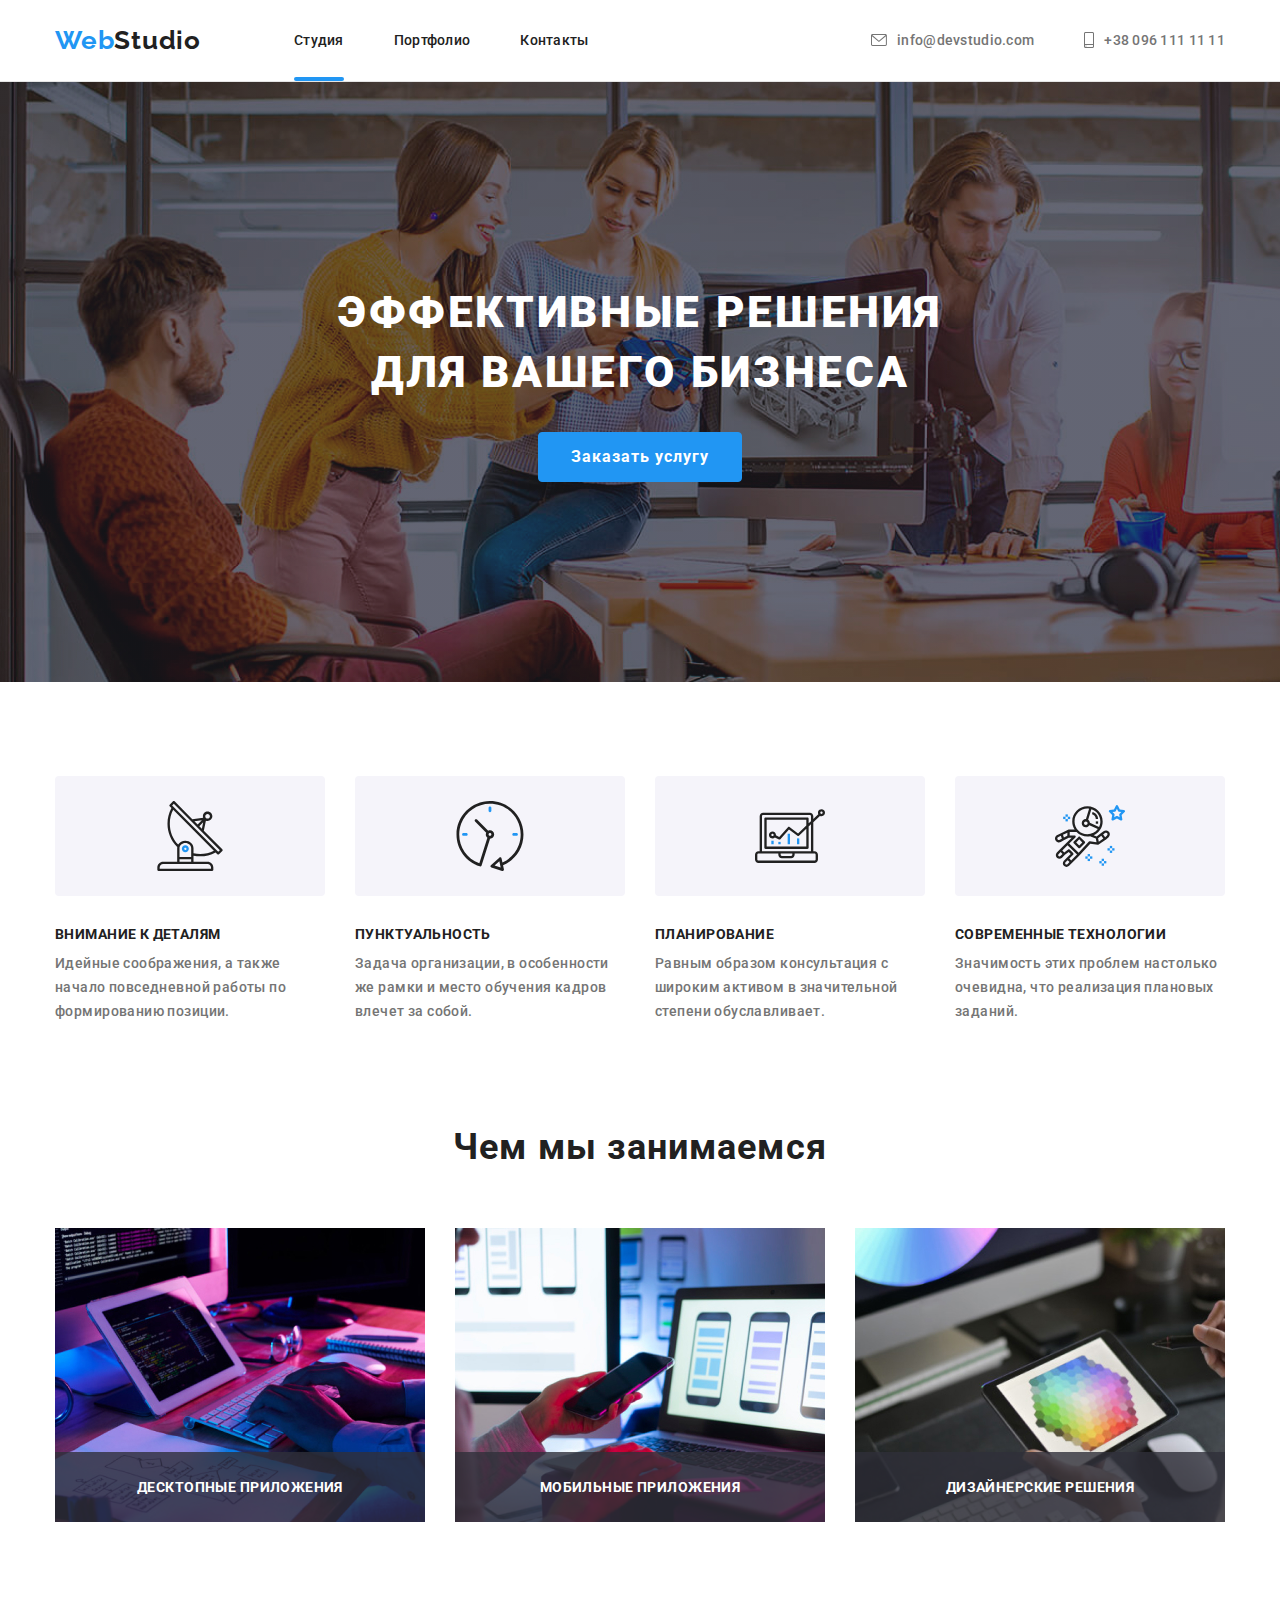
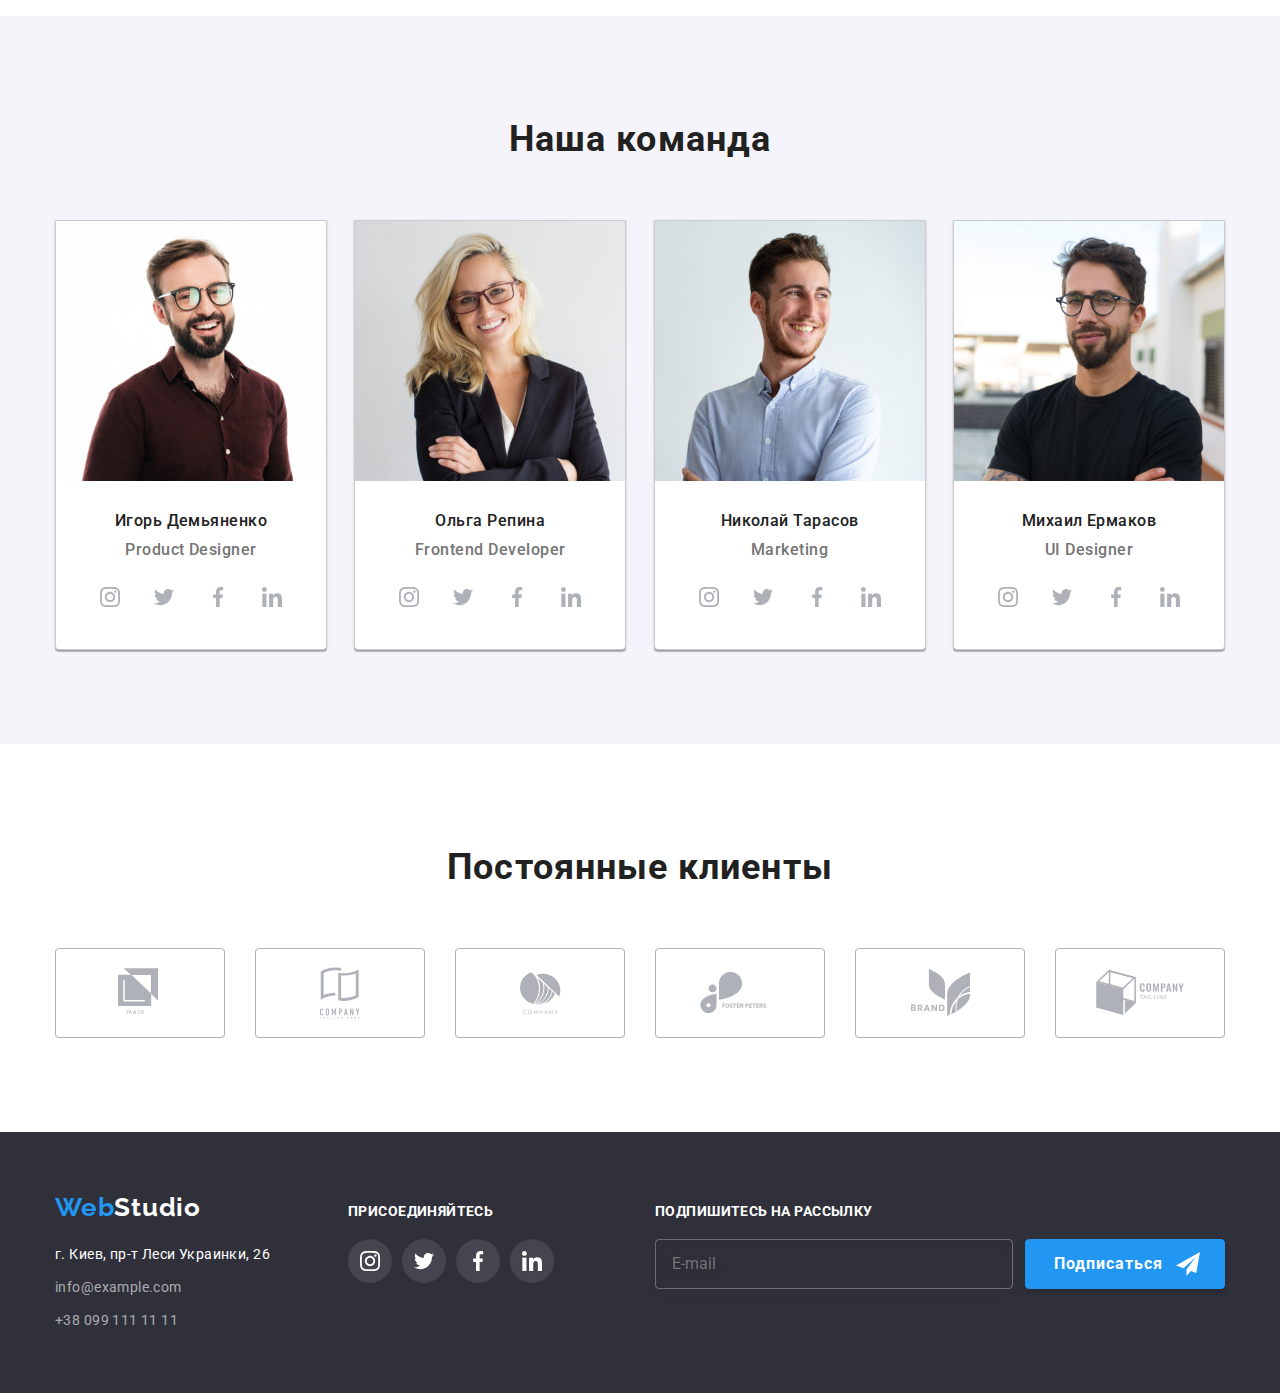
==== commit 8f9c4c80: "отредактирована работа" ====
--- a/index.html
+++ b/index.html
@@ -415,8 +415,8 @@
     <div class="backdrop is-hidden" data-modal>
       <div class="modal">
         <button type="button" class="close-btn" data-modal-close>
-          <svg class="icon-close-black" width="18" height="18">
-            <use href="./images/sprite.svg#icon-close-black"></use>
+          <svg class="icon-close-black" width="15" height="15">
+            <use href="./images/sprite.svg#icon-close" width="11" height="11"></use>
           </svg>
         </button>
         <form action="#" class="modal-form">
--- a/css/styles.css
+++ b/css/styles.css
@@ -486,7 +486,7 @@
 
 .footer .container {
   display: flex;
-  justify-content: left;
+  justify-content: space-between;
   align-items: baseline;
 }
 
@@ -605,6 +605,7 @@
   border-radius: 4px;
   background-color: transparent;
   padding: 15px 16px;
+  color: #fff;
 }
 
 .footer-form-btn {
@@ -624,6 +625,7 @@
   letter-spacing: 0.06em;
   color: #FFFFFF;
   padding: 10px 28px;
+  cursor: pointer;
 }
 
 .footer-form-icon {
@@ -806,7 +808,20 @@
   border: 1px solid rgba(0, 0, 0, 0.1);
   border-radius: 50%;
   cursor: pointer;
-}
+  text-align: center;
+}
+
+.close-btn:hover .icon-close-black {
+  fill: var(--accent-color);
+}
+
+.icon-close-black {
+  position: absolute;
+  display: block;  
+  top: 8px;
+  right: 5px;
+  transition: fill 250ms cubic-bezier(0.4, 0, 0.2, 1);
+  }
 
 .is-hidden {
   opacity: 0;
